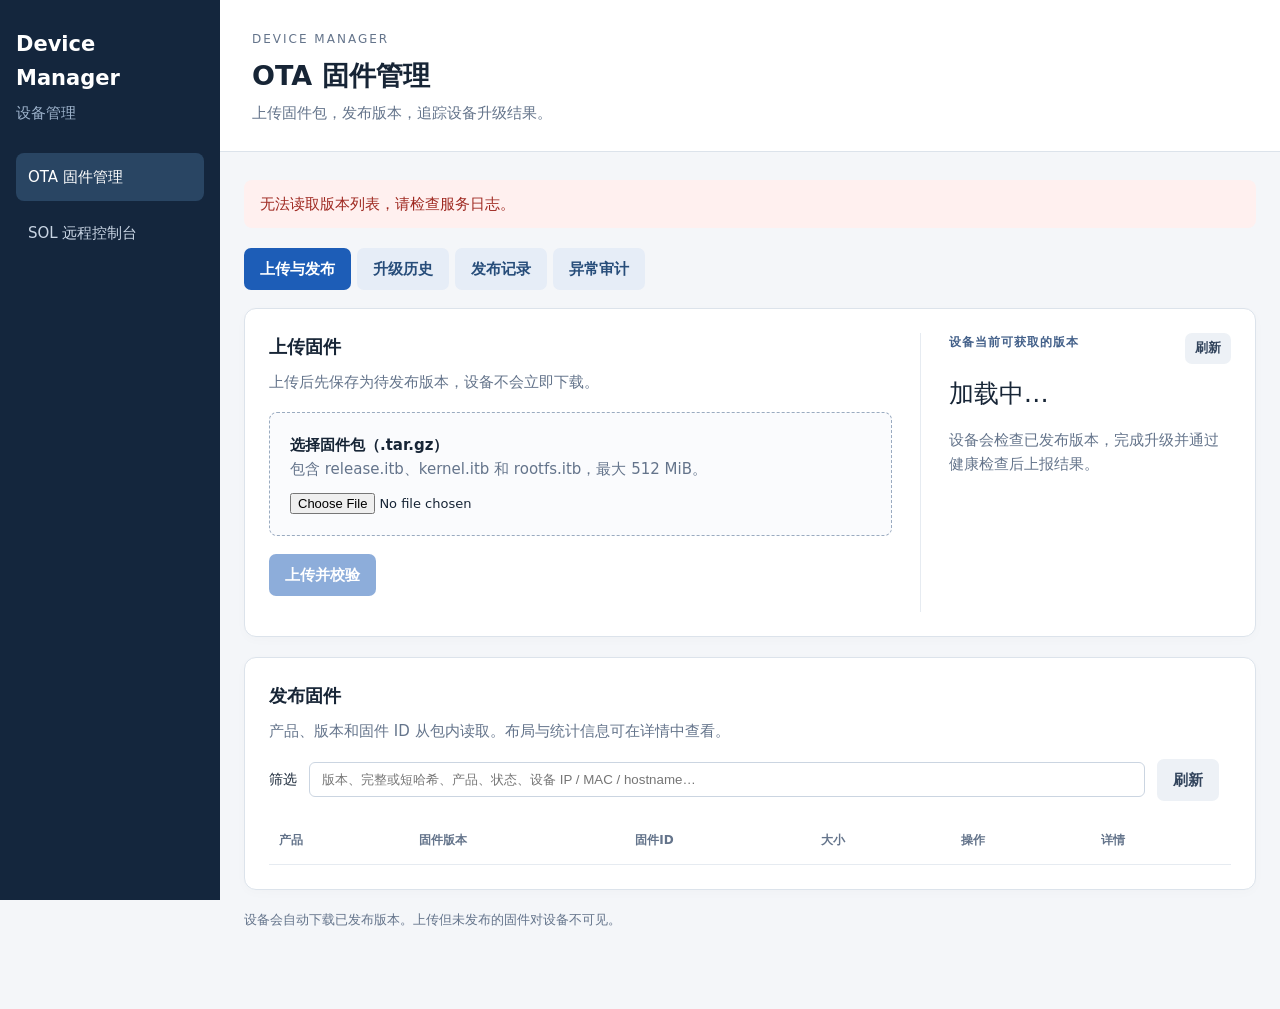
==== ota/admin.html @ 83237093 "feat: extract device management and add bounded boot logging" ====
<!doctype html>
<html lang="zh-CN">
<head>
<meta charset="utf-8">
<meta name="viewport" content="width=device-width, initial-scale=1">
<title>Device Manager · 设备管理</title>
<style>
:root{color-scheme:light;font:15px/1.6 system-ui,-apple-system,"Segoe UI",sans-serif;color:#172536;background:#f4f6f9}*{box-sizing:border-box}body{margin:0}header{background:#14263d;color:white;padding:25px max(24px,calc((100% - 1120px)/2))}header span{font-size:12px;letter-spacing:2px;color:#b6c7dc}h1{font-size:27px;margin:4px 0}header p{margin:0;color:#c8d4e3}main{max-width:1168px;margin:28px auto;padding:0 24px 50px}h2{font-size:18px;margin:0 0 8px}p{margin:6px 0 16px}.grid{display:grid;grid-template-columns:1.1fr 1fr;gap:20px}.card{background:#fff;border:1px solid #dce3eb;border-radius:12px;padding:24px;margin-bottom:20px;box-shadow:0 3px 12px #15263b05}.muted{color:#64748b}.current{font-size:32px;line-height:1.3;margin:14px 0 8px}.badge{display:inline-block;border-radius:20px;padding:3px 10px;font-size:12px;background:#e6edf7;color:#274d7a}.green{background:#e3f5ed;color:#146542}.upload-area{border:1px dashed #9aabc0;border-radius:8px;padding:20px;background:#fafbfd;margin:18px 0}input[type=file]{display:block;width:100%;margin-top:12px;font:inherit;font-size:13px}button{border:0;border-radius:7px;background:#1d5db7;color:#fff;padding:9px 16px;cursor:pointer;font:inherit;font-weight:600}button:hover{background:#184d97}button:disabled{opacity:.5;cursor:default}.secondary{background:#edf1f6;color:#33455d}.secondary:hover{background:#dfe6ef}.row{display:flex;align-items:center;justify-content:space-between;gap:16px}.step{color:#44618a;font-size:12px;font-weight:700;letter-spacing:1px;margin-bottom:6px}progress{width:100%;height:9px;margin-top:16px;accent-color:#1d5db7}.notice{border-radius:8px;padding:12px 16px;margin-bottom:20px;background:#e4f4ec;color:#145638;white-space:pre-wrap}.notice.error{background:#fff0ef;color:#9f2921}.table-wrap{overflow:auto}table{border-collapse:collapse;width:100%;white-space:nowrap}th,td{text-align:left;padding:14px 10px;border-bottom:1px solid #e6ebf1}th{font-size:12px;color:#64748b}td small{display:block;color:#64748b}.empty{padding:24px 0;color:#64748b;text-align:center}code{font:13px ui-monospace,monospace}footer{color:#64748b;font-size:13px}#file-info{overflow-wrap:anywhere;font-size:13px}button:focus-visible,input:focus-visible{outline:3px solid #7ba9ec;outline-offset:3px}[hidden]{display:none!important}@media(max-width:760px){.grid{grid-template-columns:1fr;gap:0}.card{padding:18px}main{padding:0 14px 30px}.row{align-items:flex-start}h1{font-size:24px}}
.tabs{display:flex;gap:6px;margin-bottom:18px;flex-wrap:wrap}.tabs button{background:#e6edf7;color:#274d7a}.tabs button[aria-selected=true]{background:#1d5db7;color:white}a.download{display:inline-block;margin:6px 10px 6px 0;color:#1d5db7}#firmware-detail{max-width:1120px;margin:auto}#current-details{overflow-wrap:anywhere}.upload-layout{display:grid;grid-template-columns:minmax(0,2fr) minmax(240px,1fr);gap:28px}.upload-main,.upload-sidebar{min-width:0}.upload-sidebar{border-left:1px solid #e6ebf1;padding-left:28px}.upload-sidebar .current{font-size:25px}.upload-sidebar .row{align-items:flex-start}.upload-sidebar .row button{padding:5px 10px;font-size:13px}#drafts td:last-child button{margin-right:10px}#drafts .download{font-size:13px}main{max-width:1400px}@media(max-width:760px){.upload-layout{grid-template-columns:minmax(0,1fr);gap:18px}.upload-sidebar{border-left:0;border-top:1px solid #e6ebf1;padding:18px 0 0}}
.toolbar{display:flex;gap:12px;align-items:center;flex-wrap:wrap;margin:16px 0}.toolbar input{padding:9px 12px;border:1px solid #cbd5e1;border-radius:6px;min-width:0;flex:1}.toolbar label{font-size:14px}.publishing,.publishing:disabled{background:#e5e7eb;color:#4b5563;opacity:1;cursor:default}.invalid,.invalid:disabled{background:#b42318;color:white;opacity:1;cursor:not-allowed}.network-info{white-space:normal;overflow-wrap:anywhere;max-width:480px}td button{margin-right:10px}.filter-count{font-size:13px;color:#64748b}a{color:#1d5db7}
.module-sidebar{position:fixed;inset:0 auto 0 0;width:220px;background:#14263d;color:#dce6f3;padding:28px 16px}.brand{font-size:21px;font-weight:700;color:white}.module-sidebar p{color:#9eb3cc}.module-sidebar nav{display:grid;gap:8px;margin-top:28px}.module-sidebar a{padding:12px;border-radius:8px;text-decoration:none;color:#c8d4e3}.module-sidebar a[aria-current=page]{background:#294563;color:white}.workspace{margin-left:220px}header{padding:26px 32px;background:white;color:#172536;border-bottom:1px solid #dce3eb}header p,header span{color:#64748b}@media(max-width:760px){.module-sidebar{position:static;width:auto;padding:14px}.module-sidebar nav{display:flex;margin-top:8px}.module-sidebar p{display:none}.workspace{margin-left:0}header{padding:20px}}
</style>
</head>
<body>
<aside class="module-sidebar"><div class="brand">Device Manager</div><p>设备管理</p><nav aria-label="功能模块"><a id="module-ota" href="/#manage" aria-current="page">OTA 固件管理</a><a id="module-sol" href="/#sol">SOL 远程控制台</a></nav></aside>
<div class="workspace"><header><span>DEVICE MANAGER</span><h1 id="module-title">OTA 固件管理</h1><p id="module-description">上传固件包，发布版本，追踪设备升级结果。</p></header>
<main>
<section id="sol-panel" class="card" hidden><h2>SOL 远程控制台</h2><p><span class="badge">尚未接入</span></p><p>设备本地日志工具正在接入。当前页面尚不提供串口连接、日志流或远程命令。</p><p class="muted">后续通过专用设备连接提供日志回放与控制台会话。设备重启期间的在线能力取决于网络及控制台实现。</p></section>
<div id="notice" class="notice" role="status" hidden></div>
<section id="firmware-detail" class="card" hidden></section>
<div id="overview">
<div class="tabs" role="tablist" aria-label="固件管理"><button type="button" role="tab" id="tab-manage" aria-controls="panel-manage" aria-selected="true" tabindex="0" data-tab="manage">上传与发布</button><button type="button" role="tab" id="tab-history" aria-controls="panel-history" aria-selected="false" tabindex="-1" data-tab="history">升级历史</button><button type="button" role="tab" id="tab-releases" aria-controls="panel-releases" aria-selected="false" tabindex="-1" data-tab="releases">发布记录</button><button type="button" role="tab" id="tab-audit" aria-controls="panel-audit" aria-selected="false" tabindex="-1" data-tab="audit">异常审计</button></div>
<div role="tabpanel" id="panel-manage" aria-labelledby="tab-manage">
<section class="card"><div class="upload-layout"><div class="upload-main"><h2>上传固件</h2>
<p class="muted">上传后先保存为待发布版本，设备不会立即下载。</p>
<form id="upload-form">
<div class="upload-area"><label for="firmware"><strong>选择固件包（.tar.gz）</strong></label>
<div class="muted">包含 release.itb、kernel.itb 和 rootfs.itb，最大 512 MiB。</div>
<input id="firmware" type="file" accept=".tar.gz,.tgz" required>
<div id="file-info" class="muted"></div></div>
<button id="upload-button" type="submit" disabled>上传并校验</button>
<progress id="progress" max="100" value="0" hidden aria-label="上传进度"></progress>
<p id="upload-status" class="muted" aria-live="polite"></p>
</form></div><aside class="upload-sidebar"><div class="row"><div class="step">设备当前可获取的版本</div><button id="refresh" class="secondary" type="button">刷新</button></div>
<div id="current-version" class="current">加载中…</div>
<div id="current-details" class="muted"></div>
<p class="muted" style="margin-top:18px">设备会检查已发布版本，完成升级并通过健康检查后上报结果。</p>
</aside></div></section><section class="card"><h2>发布固件</h2><p class="muted">产品、版本和固件 ID 从包内读取。布局与统计信息可在详情中查看。</p>
<div id="drafts-empty" class="empty" hidden>还没有上传固件。选择固件包并完成校验后，会显示在这里。</div>
<div class="table-wrap"><table id="drafts-table"><thead><tr><th>产品</th><th>固件版本</th><th>固件ID</th><th>大小</th><th>操作</th><th>详情</th></tr></thead><tbody id="drafts"></tbody></table></div>
</section></div><section class="card" role="tabpanel" id="panel-releases" aria-labelledby="tab-releases" hidden><h2>发布记录</h2>
<div id="releases-empty" class="empty" hidden>尚未发布版本。</div>
<div class="table-wrap"><table id="releases-table"><thead><tr><th>产品</th><th>固件版本</th><th>固件ID</th><th>大小</th><th>操作</th><th>详情</th></tr></thead><tbody id="releases"></tbody></table></div>
</section><section class="card" role="tabpanel" id="panel-history" aria-labelledby="tab-history" hidden><h2>设备升级历史</h2>
<p class="muted">保留每次升级及各阶段上报记录。只有重启后通过健康检查，才显示升级成功。</p>
<div class="table-wrap"><table><thead><tr><th>产品</th><th>固件版本</th><th>固件ID</th><th>设备</th><th>结果</th><th>最近上报</th><th>详情 / 网络审计</th></tr></thead><tbody id="devices"></tbody></table></div>
</section><section class="card" role="tabpanel" id="panel-audit" aria-labelledby="tab-audit" hidden><h2>固件异常与回退审计</h2><p class="muted">异常固件全局停发；存在健康检查成功的历史版本时自动回退发布。保留设备、原因、固件哈希和处理动作。</p><div class="table-wrap"><table><thead><tr><th>产品</th><th>固件版本</th><th>固件ID</th><th>时间</th><th>设备</th><th>分类 / 原因</th><th>处理动作 / 详情</th></tr></thead><tbody id="audit"></tbody></table></div></section>
<footer>设备会自动下载已发布版本。上传但未发布的固件对设备不可见。</footer>
</div>
</main></div>
<script>
'use strict';
const $ = id => document.getElementById(id);
let busy = false;
let refreshing = null;
function notice(message, error=false){$('notice').textContent=message;$('notice').className='notice'+(error?' error':'');$('notice').hidden=false;}
function size(bytes){return (bytes/1048576).toFixed(1)+' MiB';}
function cell(row,text){const td=document.createElement('td');td.textContent=text;row.append(td);return td;}
function detailLink(item,tab=activeTab()){const a=document.createElement('a');a.textContent='查看详情';a.href='/firmware?kind='+((item.id||'').startsWith('draft-')?'draft':'release')+'&id='+encodeURIComponent(item.id)+'&tab='+tab;return a;}
function identityCells(row,item){cell(row,item.product||'未知');cell(row,item.tag||item.firmware_version||'未知');const td=cell(row,item.firmware_id?item.firmware_id.slice(0,8):'未知');td.title=item.firmware_id||'历史记录未保存固件 ID';}
function invalidButton(){const b=document.createElement('button');b.type='button';b.className='invalid';b.disabled=true;b.textContent='无效固件，禁止发布';b.title='固件已隔离，不能发布到设备';return b;}
function publishingButton(){const b=document.createElement('button');b.type='button';b.className='publishing';b.disabled=true;b.textContent='当前版本使用中';return b;}
function activeTab(){return document.querySelector('[data-tab][aria-selected=true]')?.dataset.tab||'manage';}
function searchable(row,item){row.dataset.search=JSON.stringify(item);}
const lists={manage:'drafts',history:'devices',releases:'releases',audit:'audit'};
function filterRows(tab){const tokens=$('search-'+tab).value.trim().toLowerCase().split(/\s+/).filter(Boolean);let visible=0,total=0;for(const row of $(lists[tab]).children){total++;const text=((row.dataset.search||'')+' '+row.textContent).toLowerCase();row.hidden=!tokens.every(t=>text.includes(t));if(!row.hidden)visible++;}$('count-'+tab).textContent=`${visible} / ${total} 条`;$('empty-'+tab).hidden=visible>0;}
function downloadLink(item){const link=document.createElement('a');link.className='download';link.textContent='下载固件包';link.href='/api/download/'+(item.id.startsWith('draft-')?'draft':'release')+'/'+encodeURIComponent(item.id);return link;}
function badge(td,text,current=false){const span=document.createElement('span');span.className='badge'+(current?' green':'');span.textContent=text;td.append(span);}
function controls(){ const disabled=busy||!!refreshing; $('upload-button').disabled=disabled||!$('firmware').files.length; $('firmware').disabled=disabled; document.querySelectorAll('[data-refresh],#refresh').forEach(b=>b.disabled=disabled); document.querySelectorAll('[data-publish]').forEach(b=>b.disabled=disabled); }
function state(){
 if(refreshing)return refreshing;
 refreshing=loadState().finally(()=>{refreshing=null;controls();});
 controls();return refreshing;
}
async function loadState(){
 const response=await fetch('/api/state',{cache:'no-store'});if(!response.ok)throw new Error('无法读取版本列表，请检查服务日志。');
 const data=await response.json();
 if(location.pathname==='/firmware'){renderDetails(data);return;}
 const current=data.releases.find(r=>r.publication===data.latest);
 $('current-version').textContent=current?(current.tag||current.firmware_version):'尚未发布';
 $('current-details').textContent=current?`${(current.firmware_id||'').slice(0,8)} · ${current.product}`:'上传固件并发布后，设备即可获取。';
 $('current-details').title=current?.firmware_id||'';
 const phases={'requested':'请求升级','installing':'正在安装','rebooting':'等待重启','boot-testing':'启动健康检查中','success':'升级成功','install-failed':'安装失败','rolled-back':'已回滚','interrupted':'升级中断','reboot-failed':'重启失败','up-to-date':'无需升级','device-error':'设备异常','verify-failed':'固件校验失败'};
 const why=r=>r==='not-reported'?'原因未上报':r==='none'?'—':r||'未上报';
 const fmt=v=>v?`v${v>>>16}.${(v>>>8)&255}.${v&255}`:'未知';
 const when=v=>new Date(v*1000).toLocaleString();
 const identity=d=>data.releases.find(r=>r.publication===d.publication)||{product:d.product,tag:fmt(d.version)};
 for(const [tab,list] of Object.entries(lists))$(list).replaceChildren();
 $('drafts-empty').hidden=true;$('releases-empty').hidden=true;
 for(const [items,tbody] of [[data.drafts,'drafts'],[data.releases,'releases']]){
  for(const d of [...items].sort((a,b)=>b.created-a.created||b.publication-a.publication)){
   const row=document.createElement('tr');if(tbody==='drafts')row.dataset.draft=d.id;
   identityCells(row,d);cell(row,size(d.bytes));
   const action=cell(row,'');
   if(!d.valid)action.append(invalidButton());
   else if(d.published)action.append(publishingButton());
   else {const draft=tbody==='drafts'?d:data.drafts.find(x=>x.valid&&x.firmware_id===d.firmware_id);if(draft){const b=document.createElement('button');b.type='button';b.textContent='发布到设备';b.dataset.publish=draft.id;b.onclick=()=>publish(draft.id);action.append(b);}else action.textContent='未发布';}
   cell(row,'').append(detailLink(d,tbody==='drafts'?'manage':'releases'));
   searchable(row,{...d,status:!d.valid?'无效':d.published?'已发布':'未发布',created_text:when(d.created)});$(tbody).append(row);
  }
 }
 for(const d of [...(data.device_history||[])].sort((a,b)=>b.updated-a.updated||b.publication-a.publication)){
  const item=identity(d),row=document.createElement('tr');identityCells(row,item);cell(row,d.device);
  const result=cell(row,phases[d.phase]||d.phase);const reason=document.createElement('small');reason.textContent=why(d.reason);result.append(reason);
  cell(row,when(d.updated));const td=cell(row,'');td.className='network-info';
  const details=document.createElement('details'),summary=document.createElement('summary');summary.textContent=`查看过程与设备信息（${d.events.length} 次上报）`;details.append(summary);
  const line=text=>{const e=document.createElement('div');e.textContent=text;details.append(e);};
  if(d.imported)line('旧数据迁移：迁移前仅保留当时的最后状态。');
  for(const e of d.events)line(`${when(e.reported_at)} · ${phases[e.phase]||e.phase} · 运行 ${fmt(e.running)} · ${why(e.reason)}`);
  line('升级来源启动 ID：'+d.source_boot);
  if(!(d.network||[]).length)line('IP / MAC / hostname：历史设备未上报');
  for(const n of d.network||[])line(`${when(n.first_seen)} — ${when(n.last_seen)} · ${phases[n.phase]||n.phase} · IP ${n.ip} · MAC ${n.mac} · hostname ${n.hostname} · 来源 IP ${n.peer_ip} · 请求 ${n.requests} 次 · 启动 ID ${n.request_boot}`);
  td.append(details);if(item.id)td.append(detailLink(item,'history'));searchable(row,{...d,firmware:item});$('devices').append(row);
 }
 const actions={'manual-fallback-published':'人工应急回退发布','quarantined':'标记固件异常','distribution-stopped':'停止全部下发','fallback-selected':'选定正常版本','fallback-published':'已回退发布','no-confirmed-fallback':'无确认正常版本，保持停发'};
 for(const e of [...(data.audit_events||[])].sort((a,b)=>b.timestamp-a.timestamp)){
  const item=identity(e),row=document.createElement('tr');identityCells(row,item);cell(row,when(e.timestamp));cell(row,e.device);cell(row,`${e.category==='device-error'?'设备异常':'升级失败'} / ${why(e.reason)}`);
  const td=cell(row,actions[e.action]||e.action);td.className='network-info';const details=document.createElement('details');const title=document.createElement('summary');title.textContent='查看溯源';details.append(title);
  for(const text of [`发布记录 ${e.publication} · 回退来源 ${e.source_publication||'无'} · 回退发布 ${e.replacement_publication||'无'}`,e.kernel_sha256,e.rootfs_sha256,e.boot]){const line=document.createElement('div');line.textContent=text;details.append(line);}td.append(details);if(item.id)td.append(detailLink(item,'audit'));searchable(row,{...e,firmware:item});$('audit').append(row);
 }
 for(const tab of Object.keys(lists))filterRows(tab);
 controls();
}

function renderDetails(data){
 $('overview').hidden=true;
 const pane=$('firmware-detail');pane.hidden=false;pane.replaceChildren();
 const back=document.createElement('a');back.href='/#'+(new URLSearchParams(location.search).get('tab')||'manage');back.textContent='← 返回固件列表';pane.append(back);
 const refresh=document.createElement('button');refresh.className='secondary';refresh.textContent='刷新详情';refresh.style.marginLeft='20px';refresh.onclick=()=>state().catch(e=>notice(e.message,true));pane.append(refresh);
 const params=new URLSearchParams(location.search);
 const collection=params.get('kind')==='draft'?data.drafts:data.releases;
 const item=collection.find(x=>x.id===params.get('id'));
 const title=document.createElement('h1');title.textContent='固件详情';pane.append(title);
 if(!item){const message=document.createElement('p');message.textContent='未找到该固件。';pane.append(message);return;}
 document.title=(item.tag||item.firmware_version)+' · 固件详情';
 pane.append(downloadLink(item));
 const publications=data.releases.filter(x=>x.firmware_id===item.firmware_id);
 const ids=new Set(publications.map(x=>x.publication));
 const history=(data.device_history||[]).filter(x=>ids.has(x.publication));
 const downloads=(data.download_stats||[]).filter(x=>ids.has(x.publication));
 const sum=key=>downloads.reduce((n,x)=>n+(x[key]||0),0);
 const success=history.filter(x=>x.phase==='success').length;
 const failures=history.filter(x=>x.category==='upgrade-failure');
 const incidents=history.filter(x=>x.category==='device-error');
 const active=publications.find(x=>x.published);
 const table=document.createElement('table');pane.append(table);
 const rows=[['上传时间',item.uploaded_at?new Date(item.uploaded_at*1000).toLocaleString():'未知'],
 ['版本号',item.tag||item.firmware_version],['内容哈希',item.firmware_id],['产品 / 布局',item.product+' / '+item.layout],
 ['固件大小',size(item.bytes)],['发布状态',active?'已发布 #'+active.publication:'未发布'],
 ['是否有效',item.valid?'有效（上传校验通过，未被隔离）':'无效（已隔离，禁止发布）'],
 ['设备下载次数',String(sum('identified_downloads'))],['未识别设备的下载次数',String(sum('downloads')-sum('identified_downloads'))],
 ['更新成功次数',String(success)],['更新失败次数',String(failures.length)],['设备异常次数',String(incidents.length)],
 ['历史发布编号',publications.map(x=>'#'+x.publication).join('、')||'尚未发布']];
 for(const [key,value] of rows){const row=document.createElement('tr');cell(row,key);const td=cell(row,value);td.style.whiteSpace='normal';td.style.overflowWrap='anywhere';table.append(row);}
 const note=document.createElement('p');note.className='muted';note.textContent='统计按相同内容哈希汇总。下载按 rootfs.itb 完整响应计次，重试和恢复下载会再次计数；不代表安装成功。未携带设备 ID 的请求单列，旧版本启用统计前的下载无法追溯。升级结果按每次升级事务最终状态计数，成功必须经过重启健康确认。';pane.append(note);
 const heading=document.createElement('h2');heading.textContent='失败与设备异常原因';pane.append(heading);
 const errors=failures.concat(incidents).sort((a,b)=>b.updated-a.updated);
 for(const entry of errors){const line=document.createElement('p');line.textContent=`#${entry.publication} · ${entry.device} · ${entry.phase} · ${entry.reason||'原因未上报'} · ${new Date(entry.updated*1000).toLocaleString()}`;pane.append(line);}
 if(!errors.length){const line=document.createElement('p');line.textContent='暂无失败或设备异常记录。';pane.append(line);}
 const candidate=data.drafts.find(x=>x.firmware_id===item.firmware_id&&x.valid);
 if(!item.valid)pane.append(invalidButton());
 else if(active)pane.append(publishingButton());
 if(!active&&candidate){const button=document.createElement('button');button.dataset.publish=candidate.id;button.textContent='发布到设备';button.onclick=()=>publish(candidate.id);pane.append(button);}
 controls();
}
async function publish(id){
 busy=true;controls();
 try{const r=await fetch('/api/publish/'+id,{method:'POST',headers:{'X-OTA-Request':'1'}});const result=await r.json();if(!r.ok)throw new Error(result.error||'发布失败');notice(`已发布 #${result.publication}。设备将在下一次检查时下载该版本。`);await state();}
 catch(error){notice(error.message,true);}finally{busy=false;controls();}
}
$('firmware').addEventListener('change',()=>{const f=$('firmware').files[0];$('file-info').textContent=f?f.name+' · '+size(f.size):'';controls();});
$('upload-form').addEventListener('submit',event=>{
 event.preventDefault();const file=$('firmware').files[0];if(!file||busy)return;
 if(file.size>512*1048576){notice('固件包超过 512 MiB，请检查是否选中了完整烧录镜像。',true);return;}
 busy=true;controls();$('progress').hidden=false;$('progress').value=0;$('upload-status').textContent='正在上传…';
 const xhr=new XMLHttpRequest();xhr.open('POST','/api/upload');xhr.timeout=240000;xhr.setRequestHeader('Content-Type','application/octet-stream');xhr.setRequestHeader('X-OTA-Request','1');
 xhr.upload.onprogress=e=>{if(e.lengthComputable){const percent=Math.round(e.loaded/e.total*100);$('progress').value=percent;$('upload-status').textContent=percent===100?'上传完成，正在校验固件包…':`正在上传 ${percent}%`;}};
 xhr.onload=async()=>{try{const result=JSON.parse(xhr.responseText);if(xhr.status<200||xhr.status>=300)throw new Error(result.error||'上传失败');$('firmware').value='';$('file-info').textContent='';$('upload-status').textContent='校验通过，已保存为待发布版本。';notice('上传成功。请在待发布列表中点击“发布到设备”。');await state();}catch(error){$('upload-status').textContent='上传或校验失败。';notice(error.message,true);}finally{busy=false;controls();}};
 xhr.onerror=xhr.ontimeout=()=>{busy=false;controls();$('upload-status').textContent='上传未完成。';notice('网络连接失败或超时，请重试。',true);};xhr.send(file);
});
const tabs=[...document.querySelectorAll('[data-tab]')];
function selectTab(button,update=true){if(update&&location.hash!=='#'+button.dataset.tab)location.hash=button.dataset.tab;for(const tab of tabs){const selected=tab===button;tab.setAttribute('aria-selected',String(selected));tab.tabIndex=selected?0:-1;$(tab.getAttribute('aria-controls')).hidden=!selected;}}
for(const tab of tabs){tab.onclick=()=>selectTab(tab);tab.onkeydown=event=>{let index=tabs.indexOf(tab);if(event.key==='ArrowRight')index=(index+1)%tabs.length;else if(event.key==='ArrowLeft')index=(index+tabs.length-1)%tabs.length;else if(event.key==='Home')index=0;else if(event.key==='End')index=tabs.length-1;else return;event.preventDefault();selectTab(tabs[index]);tabs[index].focus();};}
for(const [tab,list] of Object.entries(lists)){
 const bar=document.createElement('div');bar.className='toolbar';
 const label=document.createElement('label');label.htmlFor='search-'+tab;label.textContent='筛选';
 const input=document.createElement('input');input.type='search';input.id=label.htmlFor;input.placeholder='版本、完整或短哈希、产品、状态、设备 IP / MAC / hostname…';
 try{input.value=sessionStorage.getItem(input.id)||'';}catch{}
 input.oninput=()=>{try{sessionStorage.setItem(input.id,input.value);}catch{}filterRows(tab);};
 const refresh=document.createElement('button');refresh.type='button';refresh.className='secondary';refresh.dataset.refresh=tab;refresh.textContent='刷新';
 const count=document.createElement('span');count.id='count-'+tab;count.className='filter-count';count.setAttribute('aria-live','polite');
 bar.append(label,input,refresh,count);const wrap=$(list).closest('.table-wrap');wrap.before(bar);
 const empty=document.createElement('p');empty.id='empty-'+tab;empty.className='empty';empty.textContent='暂无记录或没有符合筛选条件的记录。';empty.hidden=true;wrap.after(empty);
}
function restoreTab(){
 const sol=location.pathname!=='/firmware'&&location.hash==='#sol';
 $('sol-panel').hidden=!sol;$('overview').hidden=sol||location.pathname==='/firmware';
 $('module-title').textContent=sol?'SOL 远程控制台':'OTA 固件管理';
 $('module-description').textContent=sol?'串口会话与启动日志':'上传固件包，发布版本，追踪设备升级结果。';
 $('module-ota').setAttribute('aria-current',sol?'false':'page');$('module-sol').setAttribute('aria-current',sol?'page':'false');
 selectTab(tabs.find(t=>t.dataset.tab===location.hash.slice(1))||tabs[0],false);
}
window.addEventListener('hashchange',restoreTab);restoreTab();
document.querySelectorAll('[data-refresh],#refresh').forEach(b=>b.onclick=()=>state().catch(e=>notice(e.message,true)));
state().catch(e=>notice(e.message,true));
</script>
</body>
</html>
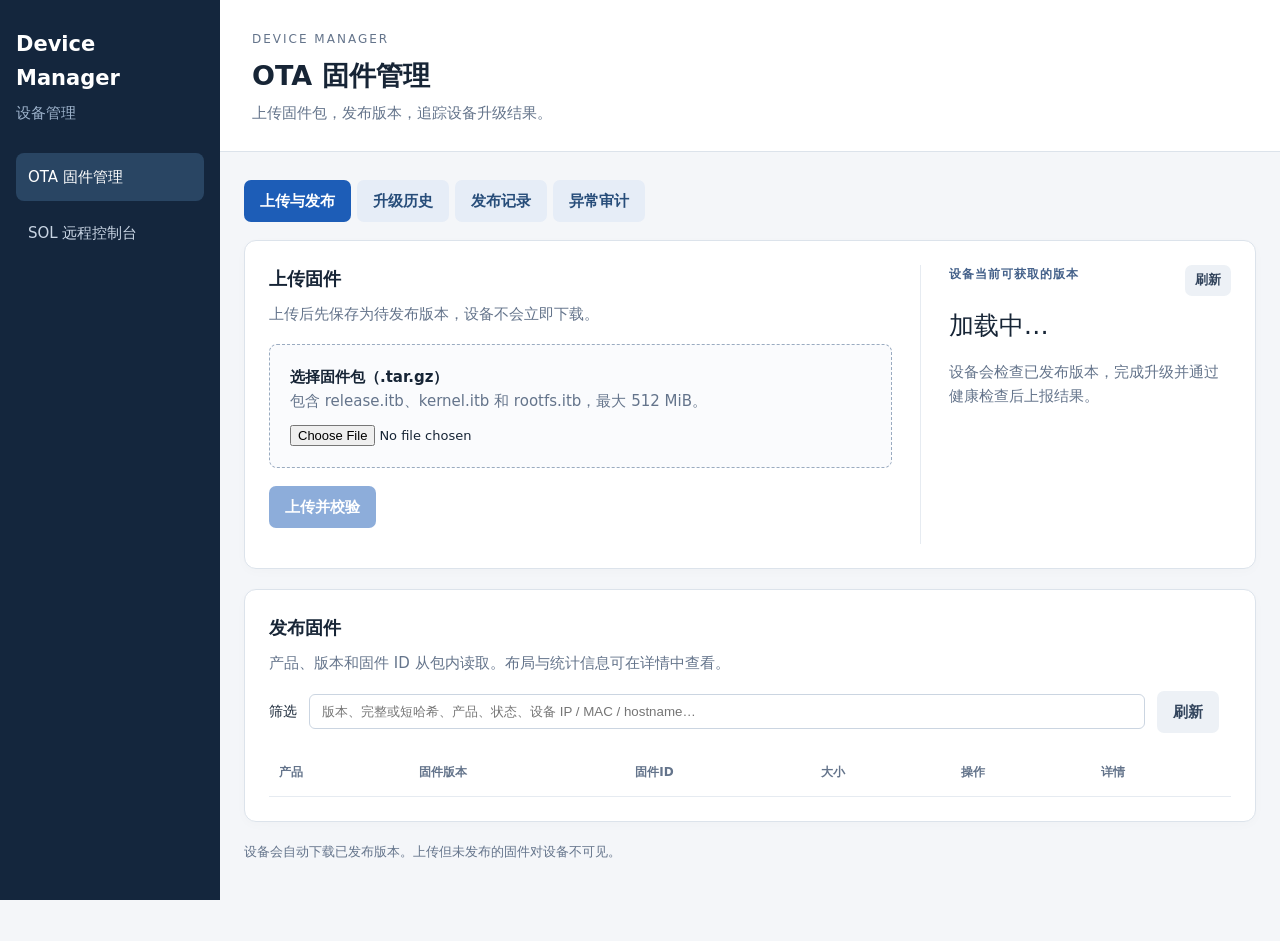
==== commit 2583cdcb: "fix: preserve serial console formatting in SOL logs" ====
--- a/ota/admin.html
+++ b/ota/admin.html
@@ -15,7 +15,15 @@
 <aside class="module-sidebar"><div class="brand">Device Manager</div><p>设备管理</p><nav aria-label="功能模块"><a id="module-ota" href="/#manage" aria-current="page">OTA 固件管理</a><a id="module-sol" href="/#sol">SOL 远程控制台</a></nav></aside>
 <div class="workspace"><header><span>DEVICE MANAGER</span><h1 id="module-title">OTA 固件管理</h1><p id="module-description">上传固件包，发布版本，追踪设备升级结果。</p></header>
 <main>
-<section id="sol-panel" class="card" hidden><h2>SOL 远程控制台</h2><p><span class="badge">尚未接入</span></p><p>设备本地日志工具正在接入。当前页面尚不提供串口连接、日志流或远程命令。</p><p class="muted">后续通过专用设备连接提供日志回放与控制台会话。设备重启期间的在线能力取决于网络及控制台实现。</p></section>
+<section id="sol-panel" class="card" hidden>
+<h2>SOL 启动日志</h2><p class="muted">只读实时日志与历史回放。设备网络恢复后补传已采集的启动日志；不提供远程命令输入。</p>
+<div id="sol-auth" class="toolbar" hidden><label for="sol-key">查看凭据</label><input id="sol-key" type="password" autocomplete="off" placeholder="输入服务端 sol-keys/viewer 中的凭据"><button id="sol-connect">连接</button><button id="sol-disconnect" class="secondary">断开</button></div>
+<div id="sol-status" role="status">未连接</div>
+<div class="toolbar"><label for="sol-device">设备</label><select id="sol-device"></select><label for="sol-boot">启动记录</label><select id="sol-boot"></select><label for="sol-stage">阶段</label><select id="sol-stage"><option value="all">全部</option><option>r5-spl</option><option>a53-spl</option><option>uboot</option><option>initramfs</option><option>kernel</option><option>services</option><option>events</option></select><button id="sol-refresh" class="secondary">刷新</button><button id="sol-export" class="secondary">导出当前视图</button></div>
+<pre id="sol-meta" class="muted"></pre><p class="muted">服务端保留每台设备最近 4 次启动，最多 2048 个日志块（约 8 MiB）。本地容量耗尽前未上传的数据可能丢失。视图保留最近 2 MiB 正文，保留原始缩进和换行；跨来源顺序按日志时间尽力还原。</p>
+<div class="toolbar"><label for="sol-filter">筛选</label><input id="sol-filter" type="search" placeholder="筛选日志文本"><label><input id="sol-live" type="checkbox" checked> 实时跟随</label></div>
+<pre id="sol-output" tabindex="0" aria-label="设备日志" style="background:#101c2c;color:#d6e4f5;padding:18px;border-radius:8px;max-height:65vh;overflow:auto;white-space:pre;overflow-wrap:normal;tab-size:8"></pre>
+</section>
 <div id="notice" class="notice" role="status" hidden></div>
 <section id="firmware-detail" class="card" hidden></section>
 <div id="overview">
@@ -192,11 +200,40 @@
  bar.append(label,input,refresh,count);const wrap=$(list).closest('.table-wrap');wrap.before(bar);
  const empty=document.createElement('p');empty.id='empty-'+tab;empty.className='empty';empty.textContent='暂无记录或没有符合筛选条件的记录。';empty.hidden=true;wrap.after(empty);
 }
+
+/* SOL_CONSOLE */
+const sol={active:false,token:'',rows:[],text:'',cursor:0,generation:0,busy:false,console:new SolConsole()};
+function solDecode(text){return new TextDecoder().decode(Uint8Array.from(text,c=>c.charCodeAt(0)));}
+async function solGet(path){const r=await fetch(path,{cache:'no-store',headers:sol.token?{Authorization:'Bearer '+sol.token}:{}});const body=await r.json();if(!r.ok)throw Error(body.error||'日志请求失败');return body;}
+function solRender(){const query=$('sol-filter').value.toLowerCase();$('sol-output').textContent=query?sol.text.split('\n').filter(line=>line.toLowerCase().includes(query)).join('\n'):sol.text;if($('sol-live').checked)$('sol-output').scrollTop=$('sol-output').scrollHeight;}
+function solReset(){sol.generation++;sol.cursor=0;sol.text='';sol.console=new SolConsole();solRender();}
+function solBoots(follow=false){const old=$('sol-boot').value;$('sol-boot').replaceChildren();for(const row of sol.rows.filter(r=>r.device===$('sol-device').value)){const o=document.createElement('option');o.value=row.boot;o.textContent=row.boot+(solDecode(row.meta).includes('current=yes')?'（当前）':'');$('sol-boot').append(o);}if(!follow&&[...$('sol-boot').options].some(o=>o.value===old))$('sol-boot').value=old;solReset();}
+async function solIndex(rows=null,follow=false){if(!rows)rows=await solGet('/api/sol/devices');sol.rows=rows;const old=$('sol-device').value;$('sol-device').replaceChildren();for(const id of [...new Set(rows.map(r=>r.device))]){const o=document.createElement('option');o.value=id;o.textContent=id;$('sol-device').append(o);}if([...$('sol-device').options].some(o=>o.value===old))$('sol-device').value=old;solBoots(follow);if(!rows.length)$('sol-status').textContent='暂无设备日志，等待设备连接。';}
+async function solPoll(){
+ if(sol.busy||!sol.active||location.hash!=='#sol'||!$('sol-live').checked)return;
+ const device=$('sol-device').value,boot=$('sol-boot').value;if(!device||!boot)return;
+ const generation=sol.generation;sol.busy=true;
+ try{const rows=await solGet('/api/sol/logs/'+[device,boot,$('sol-stage').value,sol.cursor].map(encodeURIComponent).join('/'));if(generation!==sol.generation)return;
+ for(const row of rows){sol.cursor=row.id;sol.console.push(row);}
+ sol.text=sol.console.text($('sol-stage').value);
+ solRender();const info=sol.rows.find(r=>r.device===device&&r.boot===boot);if(info){$('sol-meta').textContent='来源 IP='+info.peer+'\n'+solDecode(info.meta);$('sol-status').textContent=(Date.now()-info.seen*1000>60000?'设备暂未上报 · ':'已连接 · ')+'最后上报 '+new Date(info.seen*1000).toLocaleString()+(sol.console.truncated?' · 视图较早内容已截断':'');}
+ }catch(e){$('sol-status').textContent=e.message;}finally{sol.busy=false;}
+}
+$('sol-connect').onclick=async()=>{sol.token=$('sol-key').value.trim();if(!/^[a-f0-9]{64}$/.test(sol.token)){$('sol-status').textContent='请输入 64 位查看凭据';sol.token='';sol.active=false;return;}sol.active=true;try{await solIndex();await solPoll();}catch(e){$('sol-status').textContent=e.message;}};
+$('sol-disconnect').onclick=()=>{sol.active=false;sol.token='';$('sol-key').value='';solReset();$('sol-status').textContent='已断开';};
+$('sol-device').onchange=()=>{solBoots();solPoll();};$('sol-boot').onchange=$('sol-stage').onchange=()=>{solReset();solPoll();};
+$('sol-refresh').onclick=async()=>{if(!sol.active)return;try{await solIndex();await solPoll();}catch(e){$('sol-status').textContent=e.message;}};
+$('sol-filter').oninput=solRender;$('sol-live').onchange=()=>solPoll();
+$('sol-export').onclick=()=>{const a=document.createElement('a');a.href=URL.createObjectURL(new Blob([$('sol-output').textContent],{type:'text/plain;charset=utf-8'}));a.download='boot-log-'+($('sol-boot').value||'empty')+'.txt';a.click();setTimeout(()=>URL.revokeObjectURL(a.href),1000);};
+fetch('/api/sol/config',{cache:'no-store'}).then(r=>r.json()).then(async config=>{if(config.open_view){$('sol-auth').hidden=true;sol.active=true;$('sol-status').textContent='正在连接设备日志';await solIndex();await solPoll();}else $('sol-auth').hidden=false;}).catch(e=>{$('sol-status').textContent=e.message;});
+setInterval(solPoll,2000);
+setInterval(async()=>{if(sol.active&&location.hash==='#sol')try{const rows=await solGet('/api/sol/devices');const signature=a=>a.map(r=>r.device+'/'+r.boot).join('|');const selected=sol.rows.find(r=>r.device===$('sol-device').value&&r.boot===$('sol-boot').value);const follow=$('sol-live').checked&&!!selected&&solDecode(selected.meta).includes('current=yes');if(signature(rows)!==signature(sol.rows))await solIndex(rows,follow);else sol.rows=rows;}catch{}},10000);
+
 function restoreTab(){
  const sol=location.pathname!=='/firmware'&&location.hash==='#sol';
  $('sol-panel').hidden=!sol;$('overview').hidden=sol||location.pathname==='/firmware';
  $('module-title').textContent=sol?'SOL 远程控制台':'OTA 固件管理';
- $('module-description').textContent=sol?'串口会话与启动日志':'上传固件包，发布版本，追踪设备升级结果。';
+ $('module-description').textContent=sol?'实时日志与历史回放':'上传固件包，发布版本，追踪设备升级结果。';
  $('module-ota').setAttribute('aria-current',sol?'false':'page');$('module-sol').setAttribute('aria-current',sol?'page':'false');
  selectTab(tabs.find(t=>t.dataset.tab===location.hash.slice(1))||tabs[0],false);
 }
